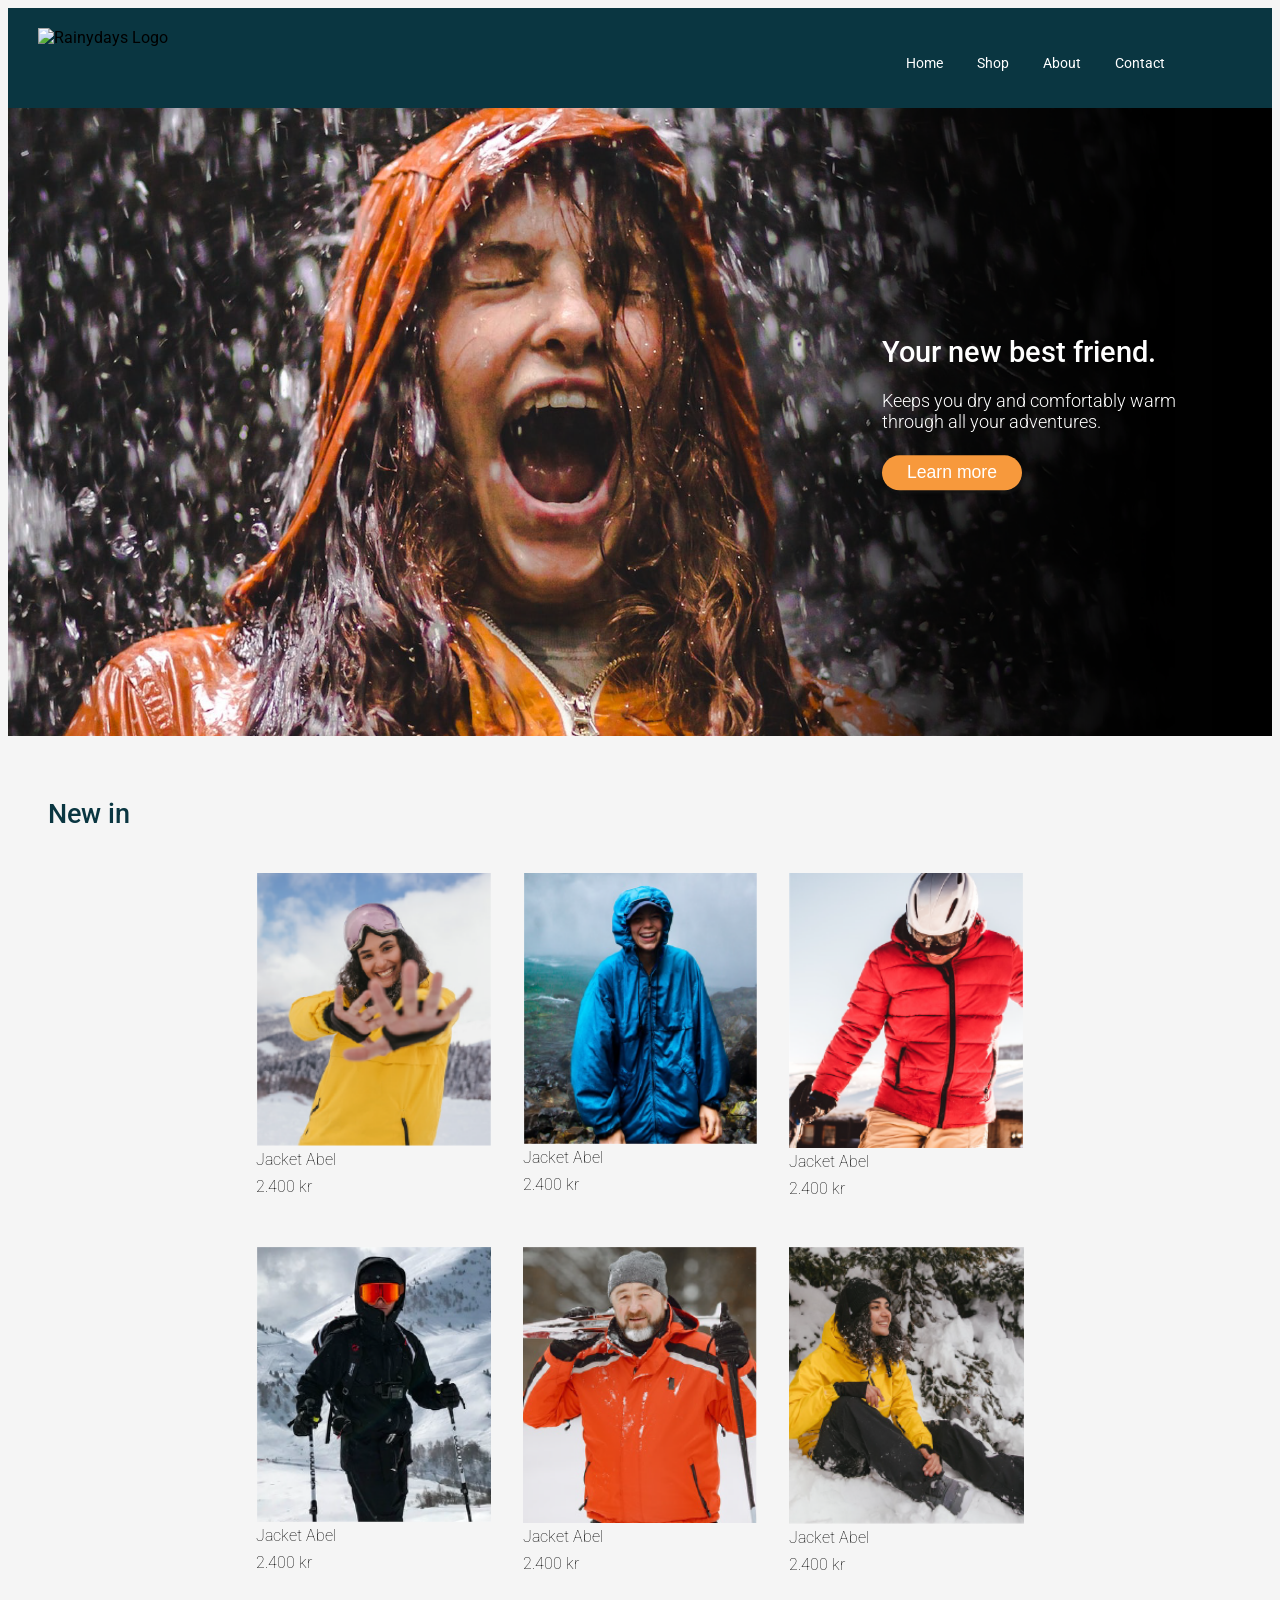
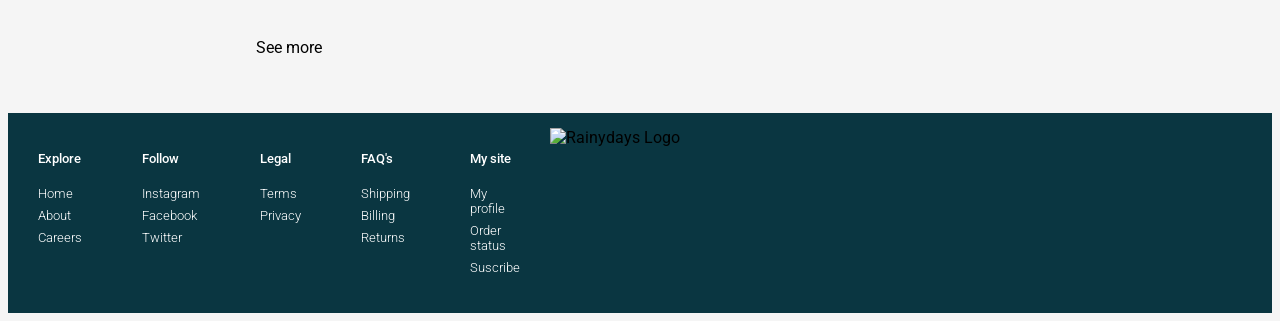
==== index.html @ 97226e7d "footerchange" ====
<!DOCTYPE html>
<html lang="en">
  <head>
    <meta charset="UTF-8" />
    <meta
      name="description"
      content="High quality jackets for every weather and occasion for men, women and kids. Rainydays Homepage"
    />
    <meta http-equiv="X-UA-Compatible" content="IE=edge" />
    <meta name="viewport" content="width=device-width, initial-scale=1.0" />
    <link rel="preconnect" href="https://fonts.googleapis.com" />
    <link rel="preconnect" href="https://fonts.gstatic.com" crossorigin />
    <link
      href="https://fonts.googleapis.com/css2?family=Roboto:wght@100;300;500&display=swap"
      rel="stylesheet"
    />
    <link rel="stylesheet" href="styles.css" />
    <script
      src="https://kit.fontawesome.com/72df576472.js"
      crossorigin="anonymous"
    ></script>
    <title>Rainydays | Homepage</title>
  </head>
  <body>
    <header>
      <section class="headerchild">
        <img
          src="images/RainydaysLogoWhite.svg"
          alt="Rainydays Logo"
          class="rdlogo"
        />
      </section>

      <section class="headerchild">
        <input type="checkbox" id="menu-checkbox" />
        <label for="menu-checkbox">
          <i class="fa-solid fa-angle-down"></i>
        </label>

        <nav>
          <a href="index.html">Home</a>
          <a href="shop.html">Shop</a>
          <a href="about.html">About</a>
          <a href="contact.html">Contact</a>
          <a href="likeditems.html"><i class="fa-regular fa-heart"></i></a>
          <a href="cart.html"><i class="fa-solid fa-bag-shopping"></i></a>
        </nav>
      </section>
    </header>

    <main>
      <section class="homefirst">
        <img
          src="Images/headerimgnonfade.png"
          alt="Excited looking woman in orange rainjacket standing in pouring rain"
          class="homeimg"
        />
        <img
          src="Images/headerimgfade.png"
          alt="Excited looking woman in orange rainjacket standing in pouring rain"
          class="homeimgbig"
        />
        <div class="hometext">
          <h1>Your new best friend.</h1>
          <p>Keeps you dry and comfortably warm through all your adventures.</p>
          <button class="learnmore-btn">
            Learn more <i class="fa-solid fa-angle-right"></i>
          </button>
        </div>
      </section>

      <section class="home-newin-mobile">
        <h2>New in</h2>
        <div class="cards">
          <div class="cardsimg">
            <i class="fa-solid fa-angle-left"></i>
            <img src="Images/jacket1.png" alt="Jacket abc" />
            <i class="fa-solid fa-angle-right"></i>
          </div>
          <div class="cardstext">
            <div class="jackettext">
              <p class="jacketname">Jacket Abel</p>
              <p class="jacketprice">2.400 kr</p>
            </div>
            <i class="fa-regular fa-heart"></i>
          </div>
          <p class="seemore">
            See more <i class="fa-solid fa-angle-right"></i>
          </p>
        </div>
      </section>

      <h2 class="homeh2">New in</h2>

      <section class="home-newin-big">
        <div class="wrapperbig">
          <img src="Images/jacket1.png" alt="Jacket abc" class="cardsimgbig" />
          <div class="cardstextbig">
            <div class="jackettextbig">
              <p class="jacketnamebig">Jacket Abel</p>
              <p class="jacketpricebig">2.400 kr</p>
            </div>
            <i class="fa-regular fa-heart fa-heart-big"></i>
          </div>
        </div>
        <div class="wrapperbig">
          <img src="Images/jacket2.png" alt="Jacket abc" class="cardsimgbig" />
          <div class="cardstextbig">
            <div class="jackettextbig">
              <p class="jacketnamebig">Jacket Abel</p>
              <p class="jacketpricebig">2.400 kr</p>
            </div>
            <i class="fa-regular fa-heart fa-heart-big"></i>
          </div>
        </div>
        <div class="wrapperbig">
          <img src="Images/jacket3.png" alt="Jacket abc" class="cardsimgbig" />
          <div class="cardstextbig">
            <div class="jackettextbig">
              <p class="jacketnamebig">Jacket Abel</p>
              <p class="jacketpricebig">2.400 kr</p>
            </div>
            <i class="fa-regular fa-heart fa-heart-big"></i>
          </div>
        </div>
        <div class="wrapperbig">
          <img src="Images/jacket4.png" alt="Jacket abc" class="cardsimgbig" />
          <div class="cardstextbig">
            <div class="jackettextbig">
              <p class="jacketnamebig">Jacket Abel</p>
              <p class="jacketpricebig">2.400 kr</p>
            </div>
            <i class="fa-regular fa-heart fa-heart-big"></i>
          </div>
        </div>

        <div class="wrapperbig">
          <img src="Images/jacket5.png" alt="Jacket abc" class="cardsimgbig" />
          <div class="cardstextbig">
            <div class="jackettextbig">
              <p class="jacketnamebig">Jacket Abel</p>
              <p class="jacketpricebig">2.400 kr</p>
            </div>
            <i class="fa-regular fa-heart fa-heart-big"></i>
          </div>
        </div>
        <div class="wrapperbig">
          <img src="Images/jacket6.png" alt="Jacket abc" class="cardsimgbig" />
          <div class="cardstextbig">
            <div class="jackettextbig">
              <p class="jacketnamebig">Jacket Abel</p>
              <p class="jacketpricebig">2.400 kr</p>
            </div>
            <i class="fa-regular fa-heart fa-heart-big"></i>
          </div>
        </div>
        <p class="seemorebig">
          See more <i class="fa-solid fa-angle-right fa-angle-right-big"></i>
        </p>
      </section>
    </main>

    <footer>
      <div class="footerwrapper">
        <section class="footertext">
          <p class="footertext-bold">Explore</p>
          <a href="index.html">Home</a>
          <a href="about.html">About</a>
          <a href="#">Careers</a>
        </section>
        <section class="footertext">
          <p class="footertext-bold">Follow</p>
          <a href="https://www.instagram.com/">Instagram</a>
          <a href="https://www.facebook.com/">Facebook</a>
          <a href="https://www.twitter.com/">Twitter</a>
        </section>
        <section class="footertext">
          <p class="footertext-bold">Legal</p>
          <a href="#">Terms</a>
          <a href="#">Privacy</a>
        </section>
        <section class="footertext">
          <p class="footertext-bold">FAQ's</p>
          <a href="#">Shipping</a>
          <a href="#">Billing</a>
          <a href="#">Returns</a>
        </section>
        <section class="footertext">
          <p class="footertext-bold">My site</p>
          <a href="#">My profile</a>
          <a href="#">Order status</a>
          <a href="#">Suscribe</a>
        </section>
      </div>

      <img
        src="images/RainydaysLogoWhite.svg"
        alt="Rainydays Logo"
        class="footerlogoimg"
      />
    </footer>
  </body>
</html>
---- styles.css ----
/* Global is size from 300px */



body {
  background-color: #f5f5f5;
  font-family: 'Roboto', sans-serif;
}

header {
  background-color: #0a3641;
  width: 100%;
  min-height: 90px;
  position: sticky;
  display: flex;
  justify-content: space-between;
}

a {
  text-decoration: none;
  color: white;
}

.rdlogo {
  min-height: 60px;
  margin-left: 20px;
  padding-top: 15px;
}

.fa-angle-down {
  color: white;
  font-size: 1.3rem;
  margin-right: 40px;
  padding-top: 38px;
}

.headerchild {
  position: relative;
}

nav {
  position: absolute;
  right: 0;
  top: 90px;
}

nav a {
  display: flex;
  flex-direction: column;
  text-align: center;
  padding: 10px 30px;
  position: relative;
  background-color: #0a3641;
  border: solid #062730 1px;
}

nav,
#menu-checkbox {
  display: none;
}

#menu-checkbox:checked ~ nav {
  display: block;
}

.homeimgbig,
.home-newin-big {
  display: none;
}

.homeimg {
  height: auto;
  width: 100%;
}

.hometext {
  color: #0a3641;
  text-align: center;
  margin-top: -20px;
  margin-bottom: -25px;
}

.hometext h1 {
  font-weight: 500;
  font-size: 1.5rem;
}

.hometext p {
  font-weight: 300;
  font-size: 1rem;
}

.learnmore-btn {
  border: none;
  color: #ffffff;
  border-radius: 25px;
  background-color: #f7993c;
  height: 35px;
  width: 140px;
  font-weight: 100;
  font-size: 1rem;
  box-shadow: 2px 3px 2px #bbbbbbc5;
  margin-top: 5px;
}

.home-newin-mobile,
.hometext {
  padding: 20px 5px;
}

h2 {
  color: #0a3641;
  font-size: 1.5rem;
  font-weight: 500;
  padding-bottom: 10px;
}

.cardsimg {
  text-align: center;
  display: flex;
  justify-content: center;
}

.cardsimg .fa-solid {
  font-size: 3rem;
  color: #9e9c9ca4;
  padding-top: 100px;
}

.cardsimg .fa-angle-right {
  padding-left: 15px;
}

.fa-angle-left {
  padding-right: 15px;
}

.cardsimg img {
  height: auto;
  max-width: 100%;
}

.cardstext {
  font-size: 1rem;
  font-weight: 100;
  display: flex;
  justify-content: center;
}

.jacketprice {
  margin-top: -10px;
}

.cardstext .fa-heart {
  font-size: 1.5rem;
  color: #4a93a5;
}

.fa-heart {
  margin-top: 15px;
  padding-left: 10px;
}

.jackettext {
  padding-right: 100px;
}

p.seemore {
  font-size: 1rem;
  font-weight: 300;
  text-align: right;
}

footer {
  background-color: #0a3641;
  width: 100%;
  min-height: 200px;
}

.footerwrapper {
  display: grid;
  grid-template-columns: repeat(5, 1fr);
}

.footertext {
  font-size: 0.6rem;
  font-weight: 300;
  text-align: left;
  color: white;
  margin-left: 10px;
  margin-right: 10px;
  padding-top: 15px;
}

.footertext a {
  display: flex;
  flex-grow: 5;
  padding-top: 7px;
}

.footertext-bold {
  font-weight: 500;
}

.footerlogoimg {
  width: 100%;
  display: flex;
  justify-content: center;
  align-items: center;
  height: 80px;
  padding: 15px 0px;
}

footer {
  grid-area: footer;
}

@media (min-width: 480px) {
  .home-newin-mobile {
    padding: 25px 30px;
  }
}

@media (min-width: 600px) {
  .footertext {
    font-size: 0.8rem;
    margin-left: 30px;
    margin-right: 30px;
    padding-top: 25px;
  }
}

@media (min-width: 700px) {
  nav {
    display: block;
    position: static;
  }

  .headerchild .fa-angle-down {
    display: none;
  }

  nav a {
    display: inline;
    font-size: 0.9rem;
    top: 45px;
    right: 7px;
    background-color: none;
    border: none;
    margin-left: -30px;
  }

  .rdlogo {
    margin-left: 30px;
    padding-top: 20px;
    padding-bottom: 20px;
  }

  .home-newin-mobile {
    display: none;
  }

  .homeimg {
    display: none;
  }

  .homeimgbig {
    display: block;
    height: auto;
    width: 100%;
  }

  .homefirst {
    position: relative;
  }

  .hometext {
    color: white;
    text-align: left;
    position: absolute;
    top: 50%;
    left: 75%;
    transform: translate(-25%, -50%)
  }

  .hometext h1 {
    line-height: 30px;
  }

  .hometext p {
    font-size: 0.9rem;
    line-height: 21px;
  }

  .learnmore-btn {
    box-shadow: 2px 3px 2px #131313bd;
    font-size: 0.9rem;
    height: 30px;
    width: 120px;
  }

  .home-newin-big {
    display: block;
  }

  .home-newin-big {
    display: grid;
    grid-template-columns: repeat(3, 1fr);
    gap: 2rem;
    padding: 10px 70px;
    width: 60vw;
    margin: 0 auto;
  }

  .cardsimgbig {
    width: 100%;
    }

  
  .homeh2 {
    font-size: 1.7rem;
    padding-left: 40px;
    padding-top: 40px;
  }

  .cardstextbig {
    font-size: 0.8rem;
    font-weight: 100;
    display: flex;
    width: 100%;
    justify-content: space-between;
  }

 

  .wrapperbig {
    display: flex;
    flex-direction: column;
    align-items: center;
}


  .fa-heart-big {
    margin-left: 8px;
    margin-top: 2px;
    font-size: 1.5rem;
    color: #4a93a5;
  }

  .jacketnamebig {
    margin-top: 4px;
  }

  .jacketpricebig {
    margin-top: -8px;
  }

  .seemorebig {
    padding-bottom: 30px;
  }

  
}



@media (min-width: 800px) {
  .jackettextbig {
    font-size: 1rem;
  }

  .hometext h1 {
    font-size: 1.8rem;
  }
  
  .hometext p, .learnmore-btn {
    font-size: 1.1rem;
  }

  .learnmore-btn {
    height: 35px;
    width: 140px;
  }
}

@media (min-width: 900px) {

 footer {
  display: flex;
  
  }
  
  .footertext {
    order: 2;
  }
  
  .footerlogoimg {
    order: 1;
  }
}
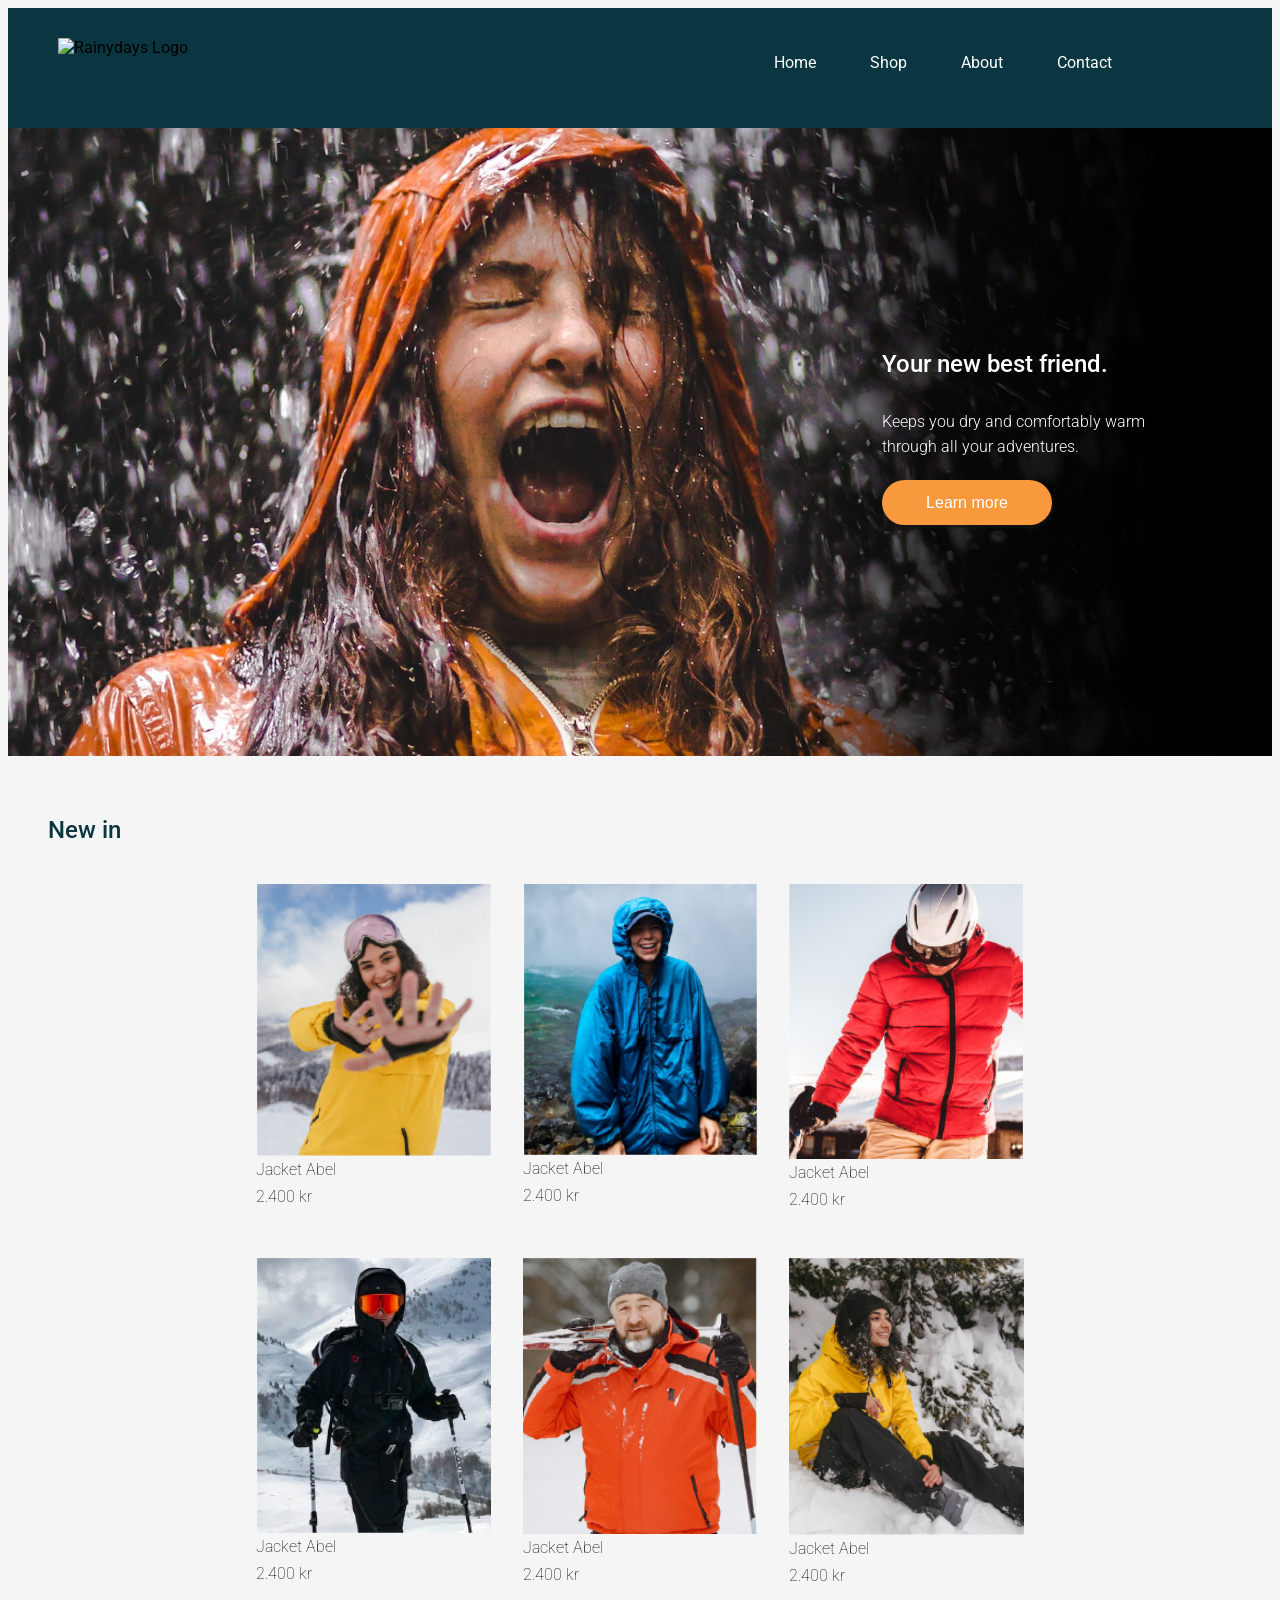
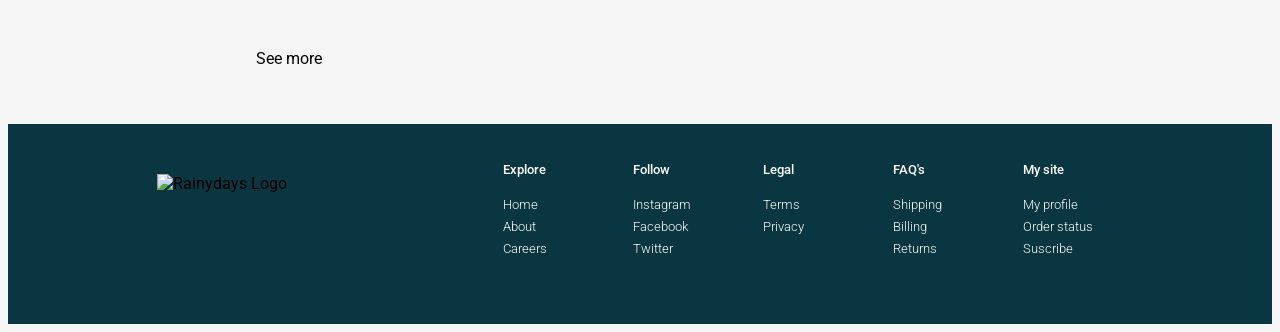
==== commit 15b395e5: "fix links homepage" ====
--- a/index.html
+++ b/index.html
@@ -63,15 +63,16 @@
         <div class="hometext">
           <h1>Your new best friend.</h1>
           <p>Keeps you dry and comfortably warm through all your adventures.</p>
-          <button class="learnmore-btn">
+          <a href="shop.html"><button class="learnmore-btn">
             Learn more <i class="fa-solid fa-angle-right"></i>
-          </button>
+          </button></a>
         </div>
       </section>
 
       <section class="home-newin-mobile">
         <h2>New in</h2>
         <div class="cards">
+        <a href="jacketname.html">
           <div class="cardsimg">
             <i class="fa-solid fa-angle-left"></i>
             <img src="Images/jacket1.png" alt="Jacket abc" />
@@ -83,10 +84,10 @@
               <p class="jacketprice">2.400 kr</p>
             </div>
             <i class="fa-regular fa-heart"></i>
-          </div>
-          <p class="seemore">
+          </div></a>
+          <a href="shop.html"><p class="seemore">
             See more <i class="fa-solid fa-angle-right"></i>
-          </p>
+          </p></a>
         </div>
       </section>
 
--- a/styles.css
+++ b/styles.css
@@ -1,11 +1,8 @@
-
 /* Global is size from 300px */
-
-
 
 body {
   background-color: #f5f5f5;
-  font-family: 'Roboto', sans-serif;
+  font-family: "Roboto", sans-serif;
 }
 
 header {
@@ -102,6 +99,7 @@
   font-size: 1rem;
   box-shadow: 2px 3px 2px #bbbbbbc5;
   margin-top: 5px;
+  cursor: pointer;
 }
 
 .home-newin-mobile,
@@ -139,6 +137,7 @@
 .cardsimg img {
   height: auto;
   max-width: 100%;
+  cursor: pointer;
 }
 
 .cardstext {
@@ -146,6 +145,8 @@
   font-weight: 100;
   display: flex;
   justify-content: center;
+  color: black;
+  cursor: pointer;
 }
 
 .jacketprice {
@@ -157,7 +158,7 @@
   color: #4a93a5;
 }
 
-.fa-heart {
+.cardstext .fa-heart {
   margin-top: 15px;
   padding-left: 10px;
 }
@@ -181,6 +182,7 @@
 .footerwrapper {
   display: grid;
   grid-template-columns: repeat(5, 1fr);
+  margin-top: 50px;
 }
 
 .footertext {
@@ -214,6 +216,299 @@
 
 footer {
   grid-area: footer;
+}
+
+/* back arrow */
+.backarrow {
+  color: black;
+  margin-top: 30px;
+}
+
+.backarrowleft {
+  margin-right: -7px;
+  padding-top: 15px;
+}
+
+/* about section */
+
+.aboutmain,
+.backtitle {
+  padding: 0px 15px;
+}
+
+.abouttext {
+  padding: 10px 0px;
+}
+
+.abouttext p {
+  font-weight: 300;
+  font-size: 1rem;
+}
+
+.abouttext h3 {
+  font-weight: 500;
+  font-size: 1.2rem;
+}
+
+.aboutimg {
+  height: auto;
+  width: 100%;
+  padding: 10px 0px;
+}
+
+/* contact section */
+
+.contacttext {
+  font-weight: 300;
+  font-size: 1rem;
+}
+
+.forminput input {
+  width: 70%;
+}
+
+.forminput textarea {
+  width: 90%;
+}
+
+.forminput input,
+.forminput textarea {
+  padding: 8px 5px;
+  margin: 0;
+  box-sizing: border-box;
+  border: none;
+  box-shadow: 0 0 4px #4a93a5;
+}
+
+#file {
+  box-shadow: none;
+}
+
+.forminput {
+  padding-bottom: 15px;
+}
+
+.forminput label {
+  font-weight: 500;
+  font-size: 1rem;
+  display: flex;
+  margin: 10px 0px;
+}
+
+.forminput ::placeholder {
+  font-family: "Roboto", sans-serif;
+  font-weight: 100;
+  font-size: 0.9rem;
+  color: #494c4d9c;
+}
+
+.forminput p {
+  font-weight: 300;
+  font-size: 0.7rem;
+  color: #4a93a5;
+}
+
+.submitbtn {
+  border: none;
+  color: #ffffff;
+  border-radius: 8px;
+  background-color: #4a93a5;
+  height: 35px;
+  width: 140px;
+  font-weight: 100;
+  font-size: 1rem;
+  box-shadow: inset 6px 6px 20px #9be0f1a0;
+  margin-bottom: 10%;
+}
+
+.submitbtn:hover {
+  box-shadow: inset 6px 6px 20px #30606ca0;
+}
+
+/* shop section */
+
+.wrapperselect {
+  display: flex;
+  justify-content: space-between;
+}
+
+select {
+  color: white;
+  background-color: #4a93a5;
+  border: none;
+  width: 20%;
+  font-family: "Roboto", sans-serif;
+  font-weight: 300;
+  font-size: 1rem;
+}
+
+.wrappershop {
+  display: grid;
+  grid-template-columns: repeat(2, 1fr);
+}
+
+.wrappershop .cardsimg img {
+  max-width: 70%;
+  margin-bottom: -8px;
+}
+
+.wrappershop .jackettext {
+  padding-right: 10px;
+}
+
+.wrappershop .cardstext .fa-heart {
+  margin-top: 15px;
+  padding-left: 10px;
+}
+
+.wrappershop .cardstext {
+  padding-bottom: 10px;
+}
+
+/* thankyou section */
+
+.fa-circle-check {
+  color: #f7993c;
+  font-size: 6rem;
+}
+
+.tymain {
+  padding: 30px 15px;
+}
+
+.tytext,
+.notready {
+  text-align: center;
+}
+
+.tytext h1 {
+  color: #062730;
+  font-size: 2rem;
+}
+
+.tytext h2 {
+  color: #062730;
+  font-size: 1.2rem;
+}
+
+.tytext p {
+  font-size: 1rem;
+  font-weight: 300;
+  padding: 25px 0px;
+}
+
+.ordersum {
+  font-weight: 500;
+  font-size: 1rem;
+}
+
+.sumimgtext {
+  display: flex;
+  width: 300px;
+  padding-bottom: 20px;
+}
+
+.sumimgtext img {
+  width: 60%;
+  padding-right: 10px;
+}
+
+.sumimgtext2 {
+  width: 100%;
+}
+
+.sumtitle {
+  font-weight: 500;
+  font-size: 1rem;
+  padding-bottom: 30px;
+}
+
+.suminfo,
+.sumprice {
+  font-weight: 300;
+  font-size: 1rem;
+}
+
+.sumprice {
+  padding-top: 30px;
+}
+
+.total {
+  display: flex;
+  justify-content: space-between;
+  font-weight: 300;
+  font-size: 1rem;
+}
+
+.totalcloser {
+  margin-top: -20px;
+}
+
+.totalblack {
+  font-weight: 500;
+}
+
+.nr1 {
+  font-size: 1.2rem;
+  padding-top: 30px;
+  padding-bottom: 10px;
+}
+
+.goto {
+  border: none;
+  border-radius: 10px;
+  height: 40px;
+  width: 250px;
+  font-weight: 100;
+  font-size: 1rem;
+  box-shadow: 2px 3px 2px #bbbbbbc5;
+  cursor: pointer;
+}
+
+.moreinspo {
+  color: white;
+  background-color: #4a93a5;
+}
+
+.gotohome {
+  color: #4a93a5;
+  background-color: white;
+  border: solid;
+  border-color: #4a93a5c4;
+  margin-top: 15px;
+}
+
+.nr2 {
+  font-size: 1.1rem;
+  padding-top: 20px;
+}
+
+.fa-brands {
+  font-size: 3rem;
+  padding-right: 10px;
+}
+
+.fa-facebook-square {
+  color: #3b5998;
+}
+
+.fa-twitter-square {
+  color: #00acee;
+}
+
+.fa-instagram-square {
+  color: #bc2a8d;
+}
+
+.some {
+  display: flex;
+  justify-content: center;
+  padding-top: 20px;
+}
+
+.gotocontact {
+  color: white;
+  background-color: #0a3641;
 }
 
 @media (min-width: 480px) {
@@ -243,10 +538,9 @@
 
   nav a {
     display: inline;
-    font-size: 0.9rem;
     top: 45px;
     right: 7px;
-    background-color: none;
+    background-color: transparent;
     border: none;
     margin-left: -30px;
   }
@@ -263,6 +557,10 @@
 
   .homeimg {
     display: none;
+  }
+
+  .backtitle {
+    display: block;
   }
 
   .homeimgbig {
@@ -281,7 +579,7 @@
     position: absolute;
     top: 50%;
     left: 75%;
-    transform: translate(-25%, -50%)
+    transform: translate(-25%, -50%);
   }
 
   .hometext h1 {
@@ -289,13 +587,11 @@
   }
 
   .hometext p {
-    font-size: 0.9rem;
     line-height: 21px;
   }
 
   .learnmore-btn {
     box-shadow: 2px 3px 2px #131313bd;
-    font-size: 0.9rem;
     height: 30px;
     width: 120px;
   }
@@ -315,31 +611,26 @@
 
   .cardsimgbig {
     width: 100%;
-    }
-
-  
+  }
+
   .homeh2 {
-    font-size: 1.7rem;
+    font-size: 1.5rem;
     padding-left: 40px;
     padding-top: 40px;
   }
 
   .cardstextbig {
-    font-size: 0.8rem;
     font-weight: 100;
     display: flex;
     width: 100%;
     justify-content: space-between;
   }
 
- 
-
   .wrapperbig {
     display: flex;
     flex-direction: column;
     align-items: center;
-}
-
+  }
 
   .fa-heart-big {
     margin-left: 8px;
@@ -360,24 +651,51 @@
     padding-bottom: 30px;
   }
 
-  
-}
-
-
+  /* about section */
+
+  .aboutmain {
+    padding: 0px 50px;
+  }
+
+  /* shop section */
+
+  .mainshop h2 {
+    display: none;
+  }
+
+  .backtitle h2 {
+    display: block;
+  }
+
+  .wrappershop {
+    grid-template-columns: repeat(3, 1fr);
+  }
+
+  .wrappershop .cardsimg img {
+    max-width: 50%;
+  }
+
+  /* thankyou section */
+  .tymain {
+    padding: 0px 50px;
+    margin-bottom: 70px;
+  }
+
+  .tytext {
+    padding-top: 50px;
+  }
+
+  .notready,
+  .ordersum {
+    padding-top: 40px;
+  }
+
+  .nr2 {
+    padding: 15px 0px;
+  }
+}
 
 @media (min-width: 800px) {
-  .jackettextbig {
-    font-size: 1rem;
-  }
-
-  .hometext h1 {
-    font-size: 1.8rem;
-  }
-  
-  .hometext p, .learnmore-btn {
-    font-size: 1.1rem;
-  }
-
   .learnmore-btn {
     height: 35px;
     width: 140px;
@@ -385,19 +703,172 @@
 }
 
 @media (min-width: 900px) {
-
- footer {
-  display: flex;
-  
-  }
-  
-  .footertext {
-    order: 2;
-  }
-  
+  footer {
+    display: flex;
+    flex-direction: row-reverse;
+    justify-content: center;
+  }
+
   .footerlogoimg {
-    order: 1;
-  }
-}
-
-
+    width: 25%;
+    padding-top: 50px;
+  }
+
+  .footerwrapper {
+    margin-top: 0px;
+  }
+
+  /* about section */
+
+  .aboutmain {
+    padding: 0px 130px;
+  }
+
+  .aboutimg {
+    height: auto;
+    width: 70%;
+  }
+
+  .backtitle {
+    padding-left: 45px;
+    padding-top: 30px;
+  }
+
+  /* shop section */
+
+  .wrappershop {
+    grid-template-columns: repeat(4, 1fr);
+  }
+
+  .wrappershop .cardsimg img {
+    max-width: 40%;
+  }
+
+  /* thankyou section */
+  .tymain {
+    padding: 0px 130px;
+  }
+
+  .tytext {
+    padding-top: 70px;
+  }
+
+  .fa-circle-check {
+    font-size: 9rem;
+  }
+}
+
+@media (min-width: 1200px) {
+  nav a {
+    top: 45px;
+    right: 30px;
+    margin-left: -10px;
+  }
+
+  .rdlogo {
+    margin-left: 50px;
+    padding-top: 30px;
+    padding-bottom: 30px;
+  }
+
+  .hometext h1 {
+    line-height: 50px;
+  }
+
+  .hometext p,
+  .learnmore-btn {
+    line-height: 25px;
+  }
+
+  .learnmore-btn {
+    height: 45px;
+    width: 170px;
+  }
+
+  /* about section */
+
+  .aboutmain {
+    padding: 0px 200px;
+  }
+
+  .aboutimg {
+    height: auto;
+    width: 70%;
+  }
+
+  .backtitle {
+    padding-left: 75px;
+    padding-top: 50px;
+  }
+
+  /* contact section */
+
+  .forminput input {
+    width: 50%;
+  }
+
+  .forminput textarea {
+    width: 70%;
+  }
+
+  /* thankyou section */
+  .tymain {
+    padding: 0px 200px;
+  }
+}
+
+@media (min-width: 1500px) {
+  .hometext p {
+    padding: 10px 0px;
+    line-height: 30px;
+    font-size: 1.2rem;
+  }
+
+  .learnmore-btn {
+    font-size: 1.2rem;
+    height: 50px;
+    width: 190px;
+  }
+
+  .hometext h1 {
+    font-size: 2rem;
+    line-height: 60px;
+  }
+
+  .cardstextbig {
+    padding-top: 10px;
+  }
+
+  .fa-heart-big {
+    font-size: 2rem;
+  }
+
+  /* about section */
+
+  .aboutmain {
+    padding: 0px 250px;
+  }
+
+  .aboutimg {
+    height: auto;
+    width: 70%;
+  }
+
+  .backtitle {
+    padding-left: 75px;
+    padding-top: 50px;
+  }
+
+  .forminput input,
+  .forminput textarea {
+    padding: 12px 10px;
+  }
+  /* thankyou section */
+  .tymain {
+    padding: 0px 250px;
+  }
+
+  .fa-circle-check {
+    font-size: 12rem;
+  }
+}
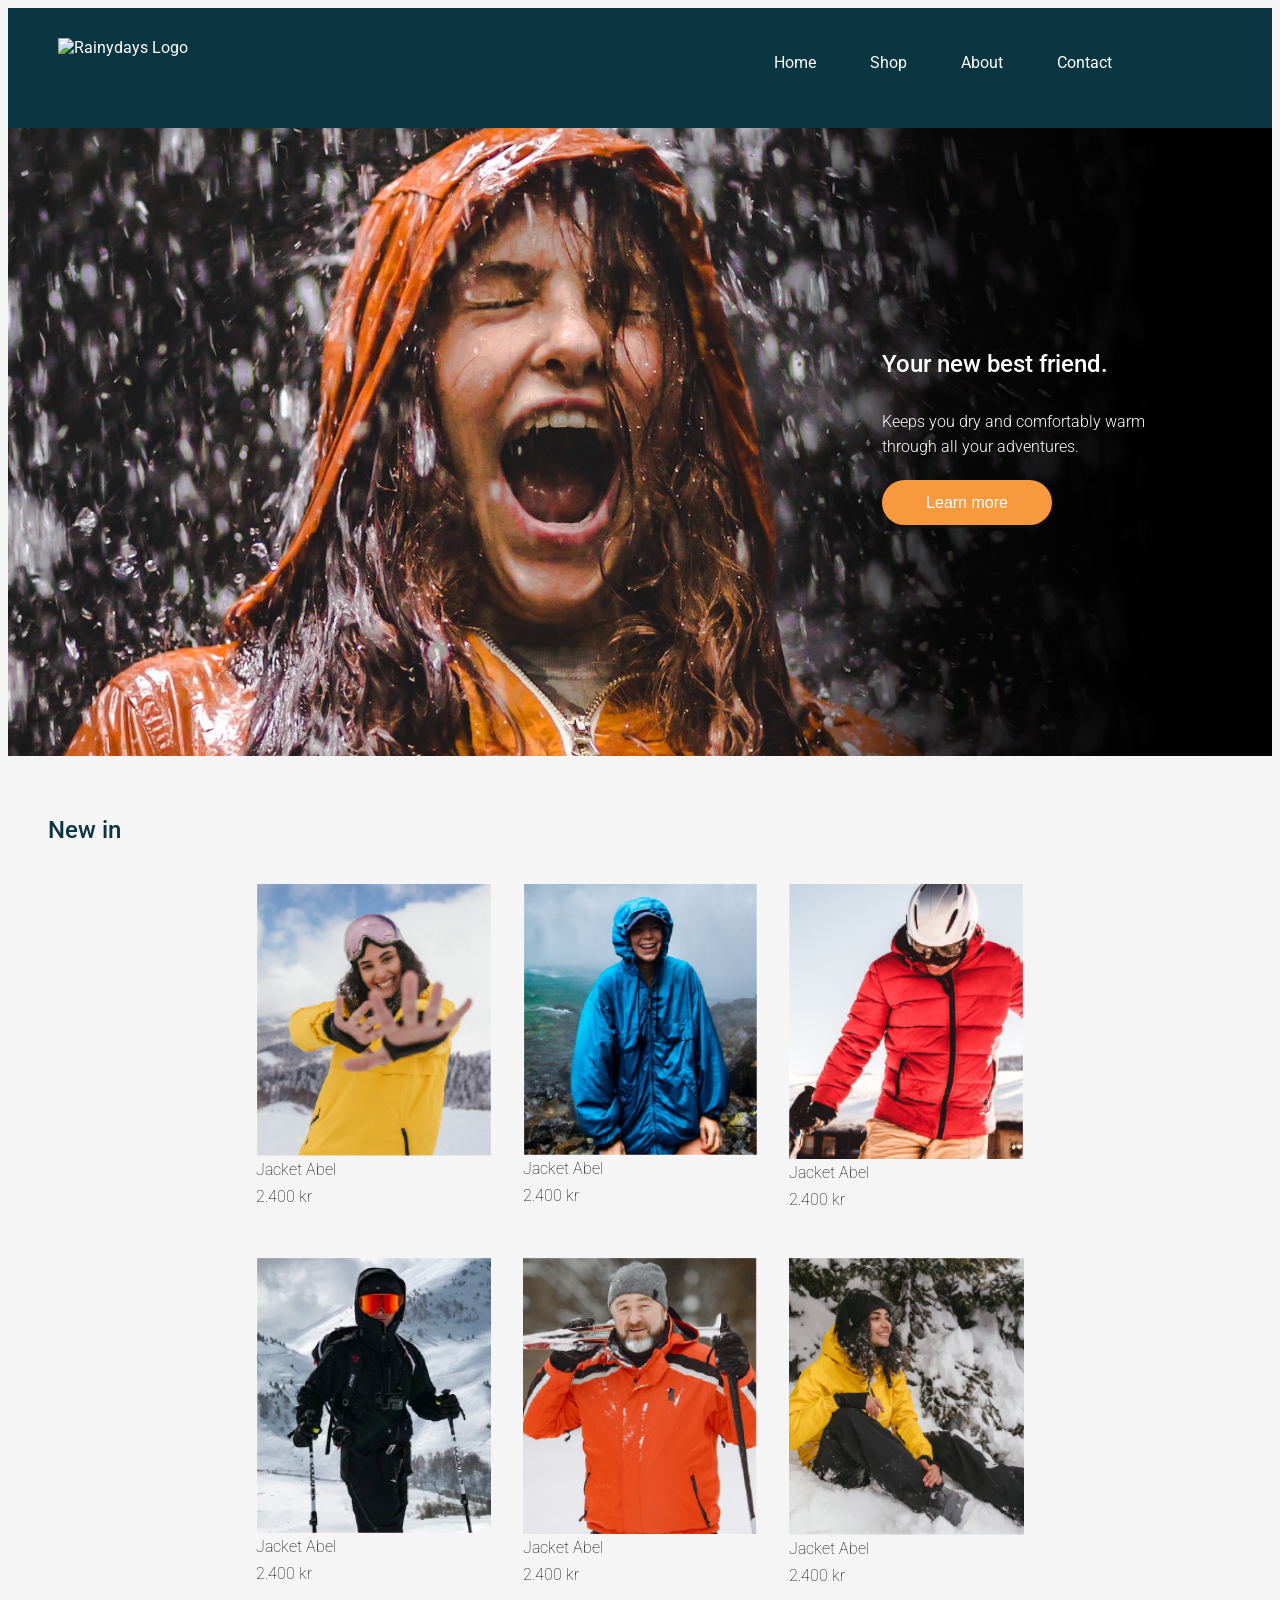
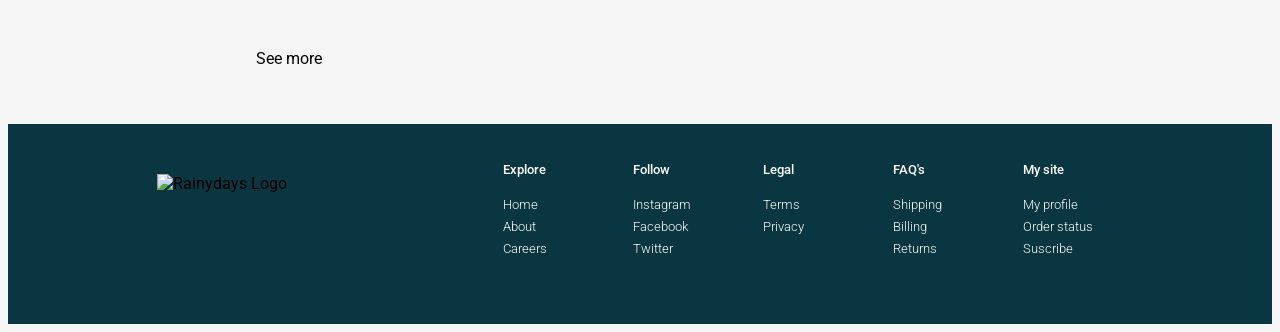
==== commit 4ffd3465: "logolink home" ====
--- a/index.html
+++ b/index.html
@@ -24,11 +24,11 @@
   <body>
     <header>
       <section class="headerchild">
-        <img
+        <a href="index.html"><img
           src="images/RainydaysLogoWhite.svg"
           alt="Rainydays Logo"
           class="rdlogo"
-        />
+        /></a>
       </section>
 
       <section class="headerchild">
@@ -42,8 +42,8 @@
           <a href="shop.html">Shop</a>
           <a href="about.html">About</a>
           <a href="contact.html">Contact</a>
-          <a href="likeditems.html"><i class="fa-regular fa-heart"></i></a>
-          <a href="cart.html"><i class="fa-solid fa-bag-shopping"></i></a>
+          <a href="#"><i class="fa-regular fa-heart"></i></a>
+          <a href="checkout.html"><i class="fa-solid fa-bag-shopping"></i></a>
         </nav>
       </section>
     </header>
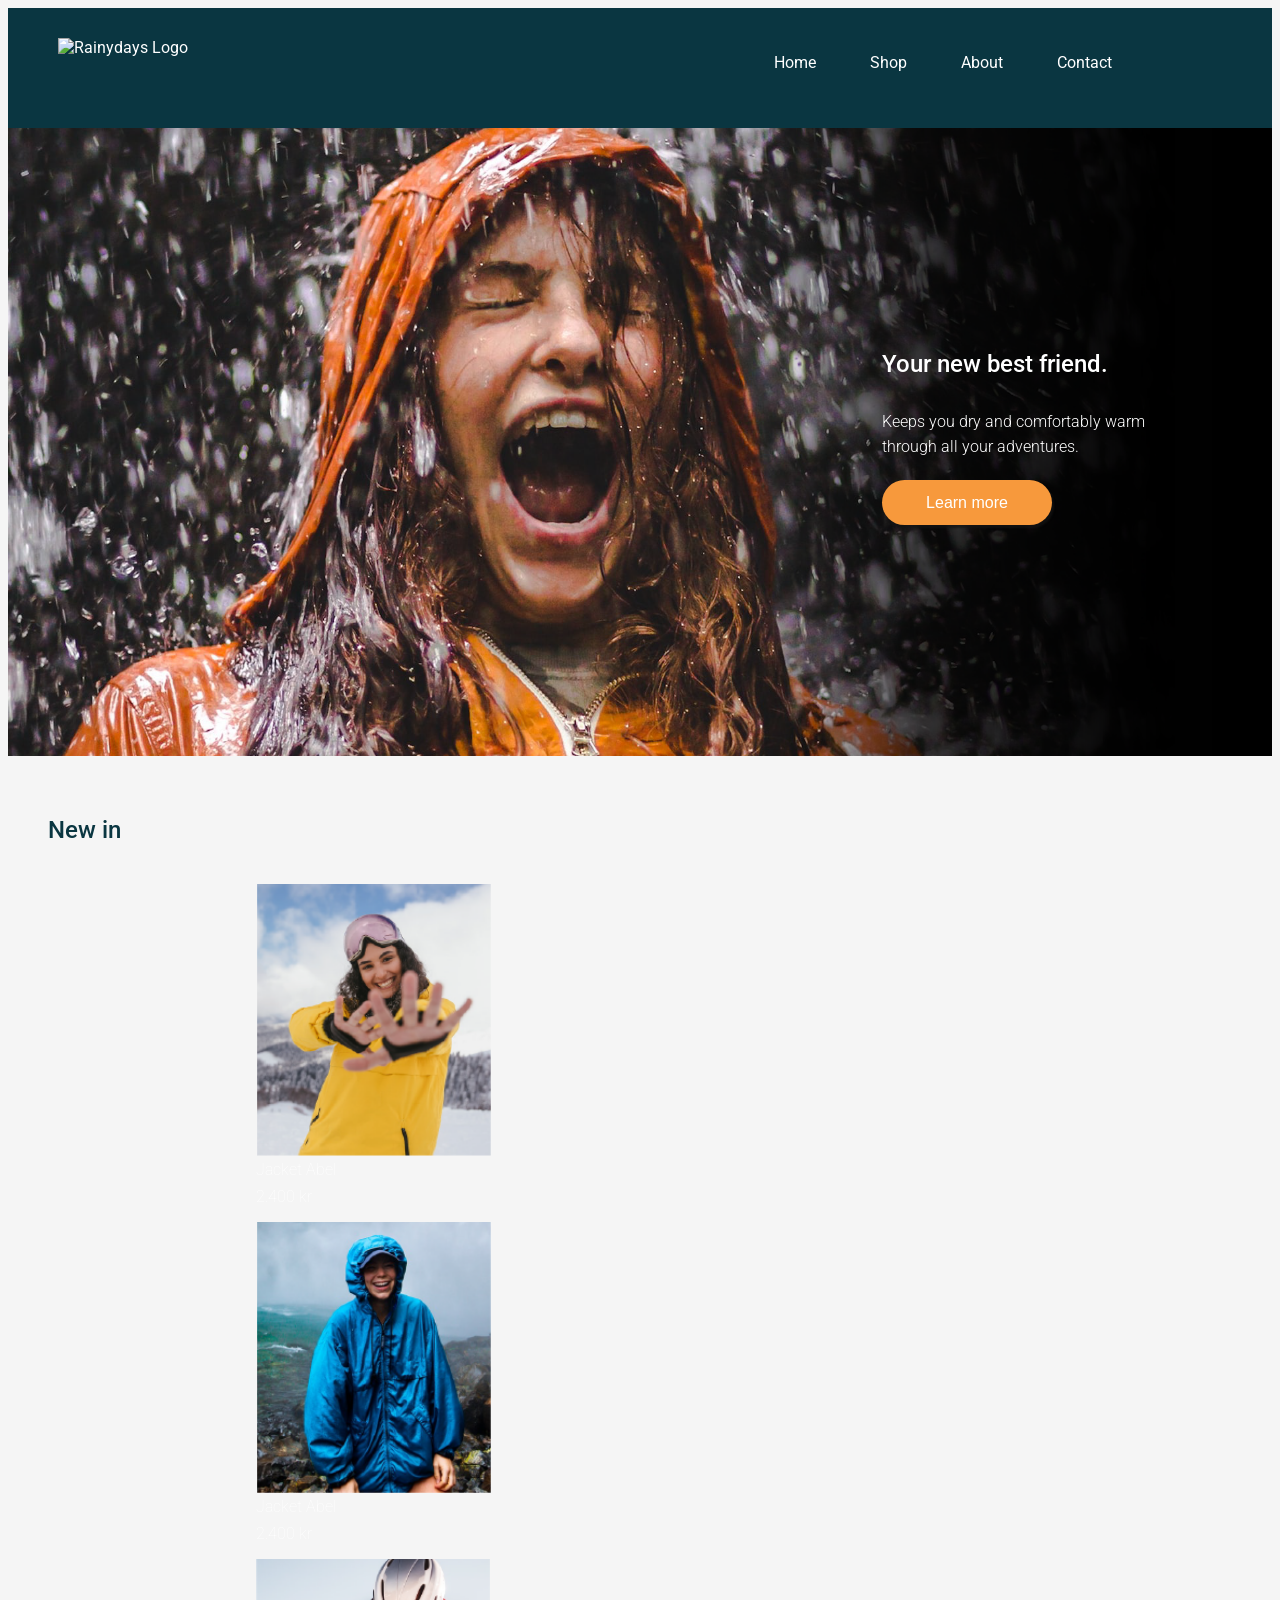
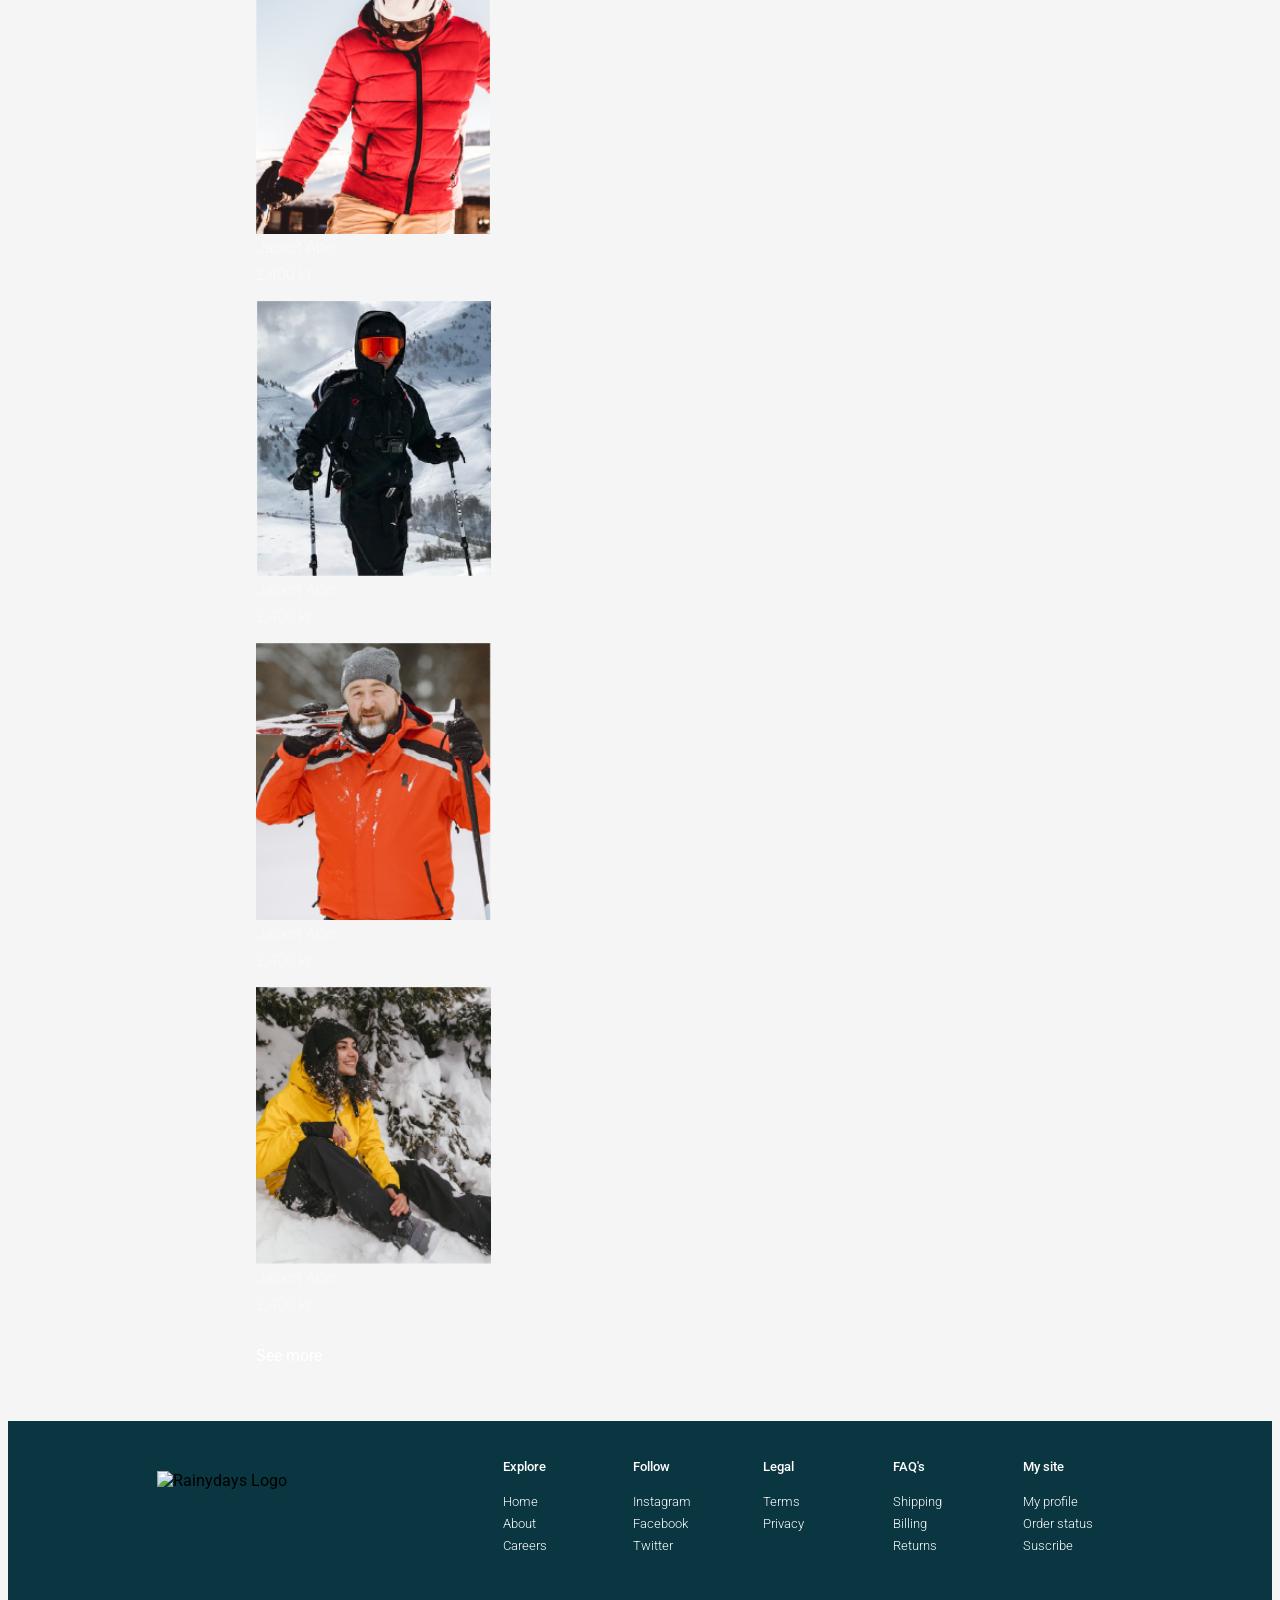
==== commit 33cd88be: "km" ====
--- a/index.html
+++ b/index.html
@@ -24,10 +24,11 @@
   <body>
     <header>
       <section class="headerchild">
-        <a href="index.html"><img
-          src="images/RainydaysLogoWhite.svg"
-          alt="Rainydays Logo"
-          class="rdlogo"
+        <a href="index.html"
+          ><img
+            src="images/RainydaysLogoWhite.svg"
+            alt="Rainydays Logo"
+            class="rdlogo"
         /></a>
       </section>
 
@@ -63,101 +64,129 @@
         <div class="hometext">
           <h1>Your new best friend.</h1>
           <p>Keeps you dry and comfortably warm through all your adventures.</p>
-          <a href="shop.html"><button class="learnmore-btn">
-            Learn more <i class="fa-solid fa-angle-right"></i>
-          </button></a>
+          <a href="shop.html"
+            ><button class="learnmore-btn">
+              Learn more <i class="fa-solid fa-angle-right"></i></button
+          ></a>
         </div>
       </section>
 
       <section class="home-newin-mobile">
         <h2>New in</h2>
         <div class="cards">
+          <a href="jacketname.html">
+            <div class="cardsimg">
+              <i class="fa-solid fa-angle-left"></i>
+              <img src="Images/jacket1.png" alt="Jacket abc" />
+              <i class="fa-solid fa-angle-right"></i>
+            </div>
+            <div class="cardstext">
+              <div class="jackettext">
+                <p class="jacketname">Jacket Abel</p>
+                <p class="jacketprice">2.400 kr</p>
+              </div>
+              <i class="fa-regular fa-heart"></i></div
+          ></a>
+          <a href="shop.html"
+            ><p class="seemore">
+              See more <i class="fa-solid fa-angle-right"></i></p
+          ></a>
+        </div>
+      </section>
+
+      <h2 class="homeh2">New in</h2>
+
+      <section class="home-newin-big">
         <a href="jacketname.html">
-          <div class="cardsimg">
-            <i class="fa-solid fa-angle-left"></i>
-            <img src="Images/jacket1.png" alt="Jacket abc" />
-            <i class="fa-solid fa-angle-right"></i>
-          </div>
-          <div class="cardstext">
-            <div class="jackettext">
-              <p class="jacketname">Jacket Abel</p>
-              <p class="jacketprice">2.400 kr</p>
-            </div>
-            <i class="fa-regular fa-heart"></i>
-          </div></a>
-          <a href="shop.html"><p class="seemore">
-            See more <i class="fa-solid fa-angle-right"></i>
-          </p></a>
-        </div>
-      </section>
-
-      <h2 class="homeh2">New in</h2>
-
-      <section class="home-newin-big">
-        <div class="wrapperbig">
-          <img src="Images/jacket1.png" alt="Jacket abc" class="cardsimgbig" />
-          <div class="cardstextbig">
-            <div class="jackettextbig">
-              <p class="jacketnamebig">Jacket Abel</p>
-              <p class="jacketpricebig">2.400 kr</p>
-            </div>
-            <i class="fa-regular fa-heart fa-heart-big"></i>
-          </div>
-        </div>
-        <div class="wrapperbig">
-          <img src="Images/jacket2.png" alt="Jacket abc" class="cardsimgbig" />
-          <div class="cardstextbig">
-            <div class="jackettextbig">
-              <p class="jacketnamebig">Jacket Abel</p>
-              <p class="jacketpricebig">2.400 kr</p>
-            </div>
-            <i class="fa-regular fa-heart fa-heart-big"></i>
-          </div>
-        </div>
-        <div class="wrapperbig">
-          <img src="Images/jacket3.png" alt="Jacket abc" class="cardsimgbig" />
-          <div class="cardstextbig">
-            <div class="jackettextbig">
-              <p class="jacketnamebig">Jacket Abel</p>
-              <p class="jacketpricebig">2.400 kr</p>
-            </div>
-            <i class="fa-regular fa-heart fa-heart-big"></i>
-          </div>
-        </div>
-        <div class="wrapperbig">
-          <img src="Images/jacket4.png" alt="Jacket abc" class="cardsimgbig" />
-          <div class="cardstextbig">
-            <div class="jackettextbig">
-              <p class="jacketnamebig">Jacket Abel</p>
-              <p class="jacketpricebig">2.400 kr</p>
-            </div>
-            <i class="fa-regular fa-heart fa-heart-big"></i>
-          </div>
-        </div>
-
-        <div class="wrapperbig">
-          <img src="Images/jacket5.png" alt="Jacket abc" class="cardsimgbig" />
-          <div class="cardstextbig">
-            <div class="jackettextbig">
-              <p class="jacketnamebig">Jacket Abel</p>
-              <p class="jacketpricebig">2.400 kr</p>
-            </div>
-            <i class="fa-regular fa-heart fa-heart-big"></i>
-          </div>
-        </div>
-        <div class="wrapperbig">
-          <img src="Images/jacket6.png" alt="Jacket abc" class="cardsimgbig" />
-          <div class="cardstextbig">
-            <div class="jackettextbig">
-              <p class="jacketnamebig">Jacket Abel</p>
-              <p class="jacketpricebig">2.400 kr</p>
-            </div>
-            <i class="fa-regular fa-heart fa-heart-big"></i>
-          </div>
-        </div>
-        <p class="seemorebig">
-          See more <i class="fa-solid fa-angle-right fa-angle-right-big"></i>
-        </p>
+          <div class="wrapperbig">
+            <img
+              src="Images/jacket1.png"
+              alt="Jacket abc"
+              class="cardsimgbig"
+            />
+            <div class="cardstextbig">
+              <div class="jackettextbig">
+                <p class="jacketnamebig">Jacket Abel</p>
+                <p class="jacketpricebig">2.400 kr</p>
+              </div>
+              <i class="fa-regular fa-heart fa-heart-big"></i>
+            </div>
+          </div>
+          <div class="wrapperbig">
+            <img
+              src="Images/jacket2.png"
+              alt="Jacket abc"
+              class="cardsimgbig"
+            />
+            <div class="cardstextbig">
+              <div class="jackettextbig">
+                <p class="jacketnamebig">Jacket Abel</p>
+                <p class="jacketpricebig">2.400 kr</p>
+              </div>
+              <i class="fa-regular fa-heart fa-heart-big"></i>
+            </div>
+          </div>
+          <div class="wrapperbig">
+            <img
+              src="Images/jacket3.png"
+              alt="Jacket abc"
+              class="cardsimgbig"
+            />
+            <div class="cardstextbig">
+              <div class="jackettextbig">
+                <p class="jacketnamebig">Jacket Abel</p>
+                <p class="jacketpricebig">2.400 kr</p>
+              </div>
+              <i class="fa-regular fa-heart fa-heart-big"></i>
+            </div>
+          </div>
+          <div class="wrapperbig">
+            <img
+              src="Images/jacket4.png"
+              alt="Jacket abc"
+              class="cardsimgbig"
+            />
+            <div class="cardstextbig">
+              <div class="jackettextbig">
+                <p class="jacketnamebig">Jacket Abel</p>
+                <p class="jacketpricebig">2.400 kr</p>
+              </div>
+              <i class="fa-regular fa-heart fa-heart-big"></i>
+            </div>
+          </div>
+
+          <div class="wrapperbig">
+            <img
+              src="Images/jacket5.png"
+              alt="Jacket abc"
+              class="cardsimgbig"
+            />
+            <div class="cardstextbig">
+              <div class="jackettextbig">
+                <p class="jacketnamebig">Jacket Abel</p>
+                <p class="jacketpricebig">2.400 kr</p>
+              </div>
+              <i class="fa-regular fa-heart fa-heart-big"></i>
+            </div>
+          </div>
+          <div class="wrapperbig">
+            <img
+              src="Images/jacket6.png"
+              alt="Jacket abc"
+              class="cardsimgbig"
+            />
+            <div class="cardstextbig">
+              <div class="jackettextbig">
+                <p class="jacketnamebig">Jacket Abel</p>
+                <p class="jacketpricebig">2.400 kr</p>
+              </div>
+              <i class="fa-regular fa-heart fa-heart-big"></i>
+            </div>
+          </div>
+          <p class="seemorebig">
+            See more
+            <i class="fa-solid fa-angle-right fa-angle-right-big"></i></p
+        ></a>
       </section>
     </main>
 
--- a/styles.css
+++ b/styles.css
@@ -511,6 +511,110 @@
   background-color: #0a3641;
 }
 
+/* Jacketname section */
+
+.fleximg {
+  display: flex;
+  width: 100%;
+  padding-top: 30px;
+  margin: 0 auto;
+}
+
+.sideimg img {
+  width: 100%;
+}
+
+.mainimg {
+  padding-left: 20px;
+  width: 100%;
+} 
+
+.aboutjn h3 {
+  color: #0a3641;
+  font-size: 1.3rem;
+  font-weight: 500;
+}
+
+.h3ptext {
+  color: #0a3641;
+  font-size: 1rem;
+  font-weight: 300;
+}
+
+.pris {
+  font-size: 1rem;
+  padding-bottom: 30px;
+  font-weight: 500;
+}
+
+.colsiz {
+  font-weight: 500;
+  font-size: 1rem;
+}
+
+.colordots {
+  font-size: 1.7rem;
+  cursor: pointer;
+}
+
+.red {
+  color: rgb(186, 6, 6);
+}
+
+.blue {
+  color: rgb(26, 26, 131);
+}
+
+.green {
+  color: rgb(6, 59, 22);
+}
+
+.brown {
+  color: rgb(84, 25, 25);
+}
+
+.yellow {
+  color: rgb(234, 194, 47);
+}
+
+.sizestext {
+  display: flex;
+  font-weight: 300;
+  font-size: 1rem;
+  justify-content: space-between;
+  cursor: pointer;
+}
+
+.save, .cart {
+  border: none;
+  border-radius: 20px;
+  font-size: 1rem;
+  box-shadow: 2px 3px 2px #bbbbbbc5;
+  cursor: pointer;
+  margin-top: 10px;
+}
+
+.save .fa-heart, .cart .fa-bag-shopping {
+  font-size: 1.3rem;
+  color: #00acee;
+}
+
+.save {
+  height: 40px;
+  width: 120px;
+  background-color: #0a3641;
+  color: white;
+  margin-right: 5px;
+}
+
+.cart {
+  height: 40px;
+  width: 160px;
+  background-color: #f7993c;
+  color: white;
+}
+
+
 @media (min-width: 480px) {
   .home-newin-mobile {
     padding: 25px 30px;
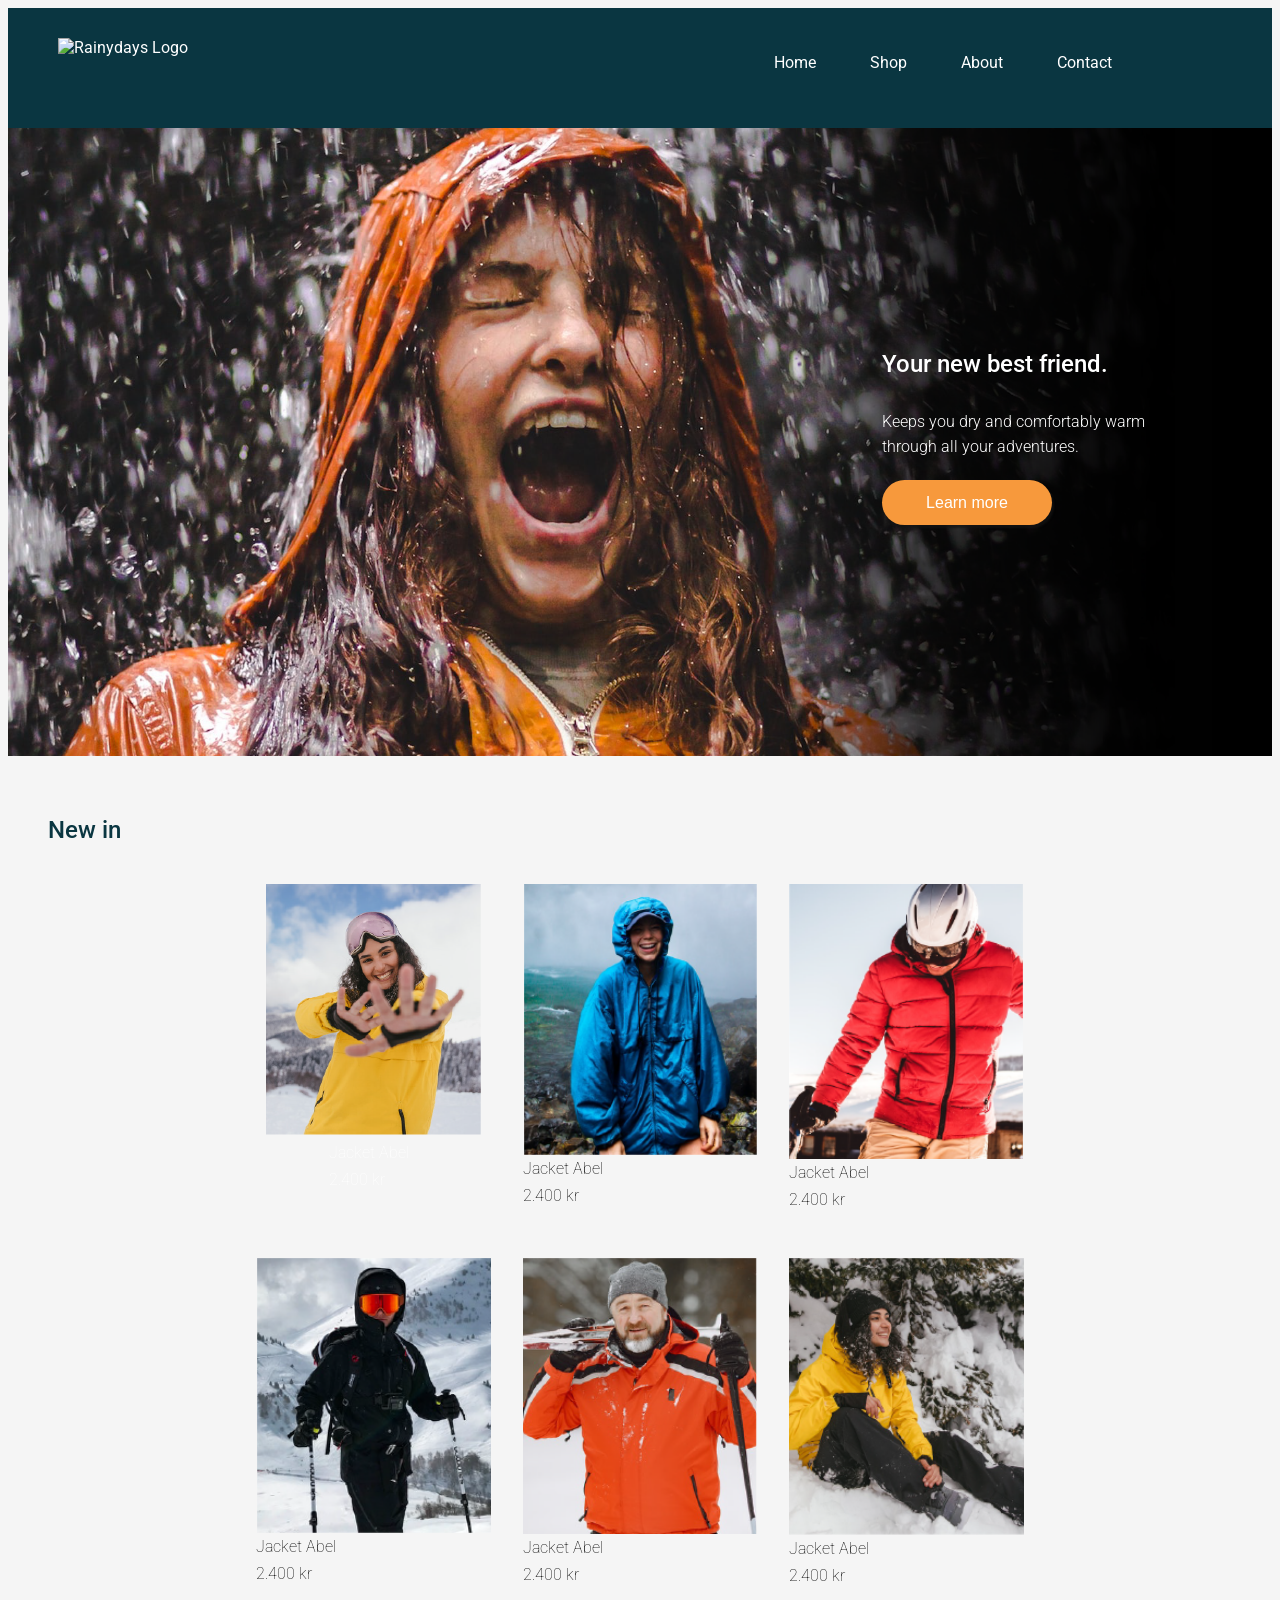
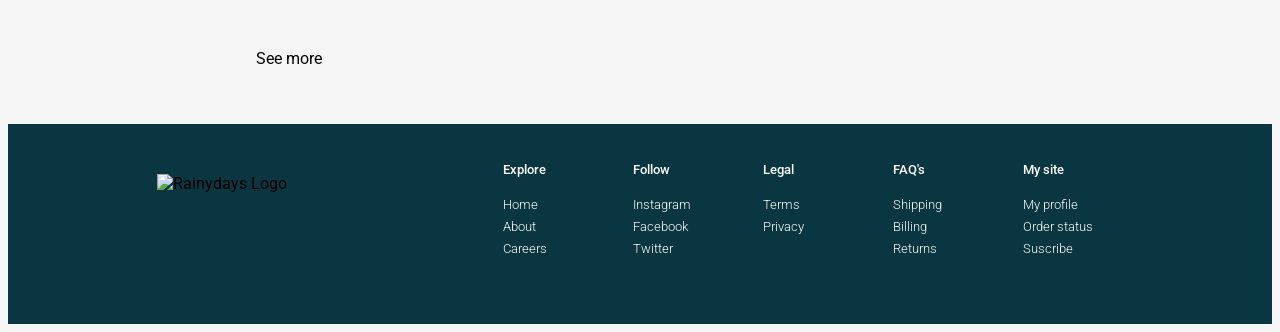
==== commit 096344f1: ",m" ====
--- a/index.html
+++ b/index.html
@@ -97,20 +97,21 @@
       <h2 class="homeh2">New in</h2>
 
       <section class="home-newin-big">
-        <a href="jacketname.html">
-          <div class="wrapperbig">
-            <img
+        
+          <div class="wrapperbig">
+            <a href="jacketname.html"><img
               src="Images/jacket1.png"
               alt="Jacket abc"
               class="cardsimgbig"
-            />
-            <div class="cardstextbig">
-              <div class="jackettextbig">
-                <p class="jacketnamebig">Jacket Abel</p>
-                <p class="jacketpricebig">2.400 kr</p>
-              </div>
-              <i class="fa-regular fa-heart fa-heart-big"></i>
-            </div>
+            /></a>
+            <a href="jacketname.html">
+            <div class="cardstextbig">
+              <div class="jackettextbig">
+                <p class="jacketnamebig">Jacket Abel</p>
+                <p class="jacketpricebig">2.400 kr</p>
+              </div>
+              <i class="fa-regular fa-heart fa-heart-big"></i>
+            </div></a>
           </div>
           <div class="wrapperbig">
             <img
@@ -126,6 +127,7 @@
               <i class="fa-regular fa-heart fa-heart-big"></i>
             </div>
           </div>
+
           <div class="wrapperbig">
             <img
               src="Images/jacket3.png"
@@ -186,7 +188,7 @@
           <p class="seemorebig">
             See more
             <i class="fa-solid fa-angle-right fa-angle-right-big"></i></p
-        ></a>
+        >
       </section>
     </main>
 
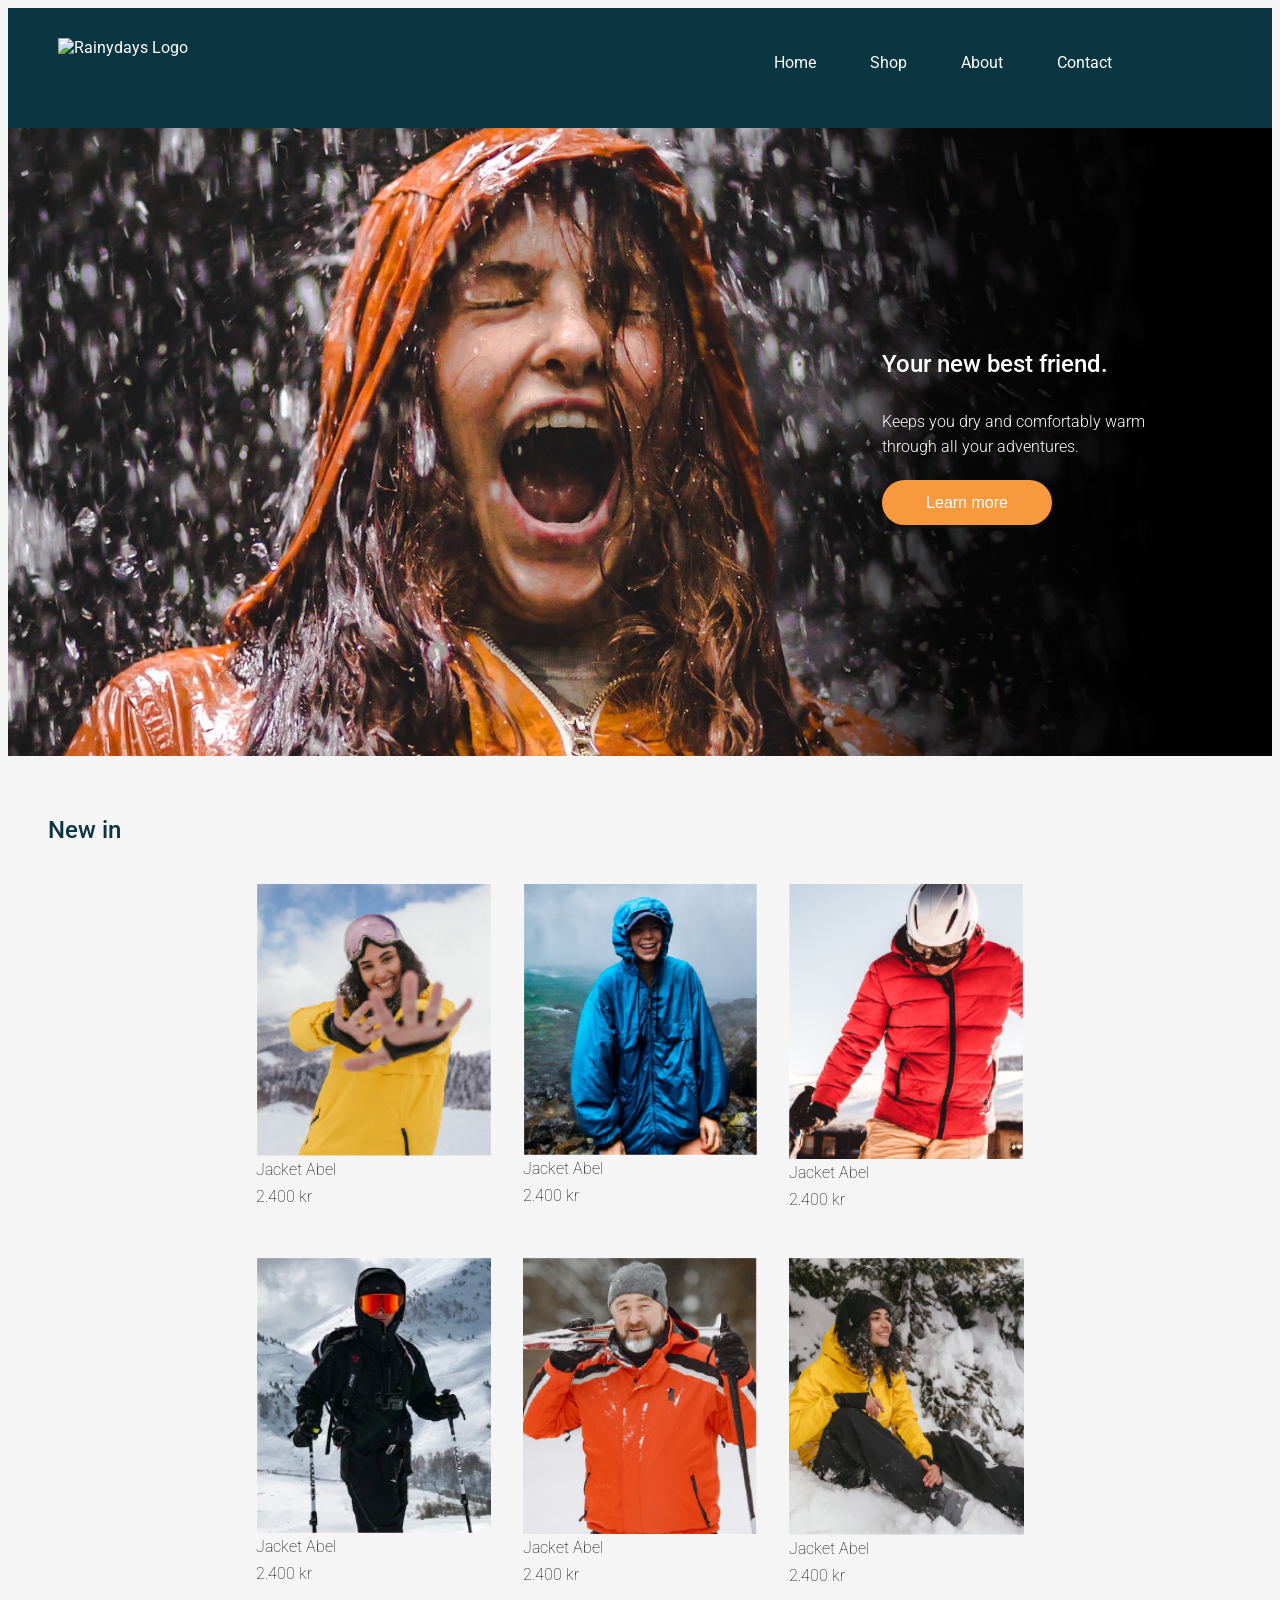
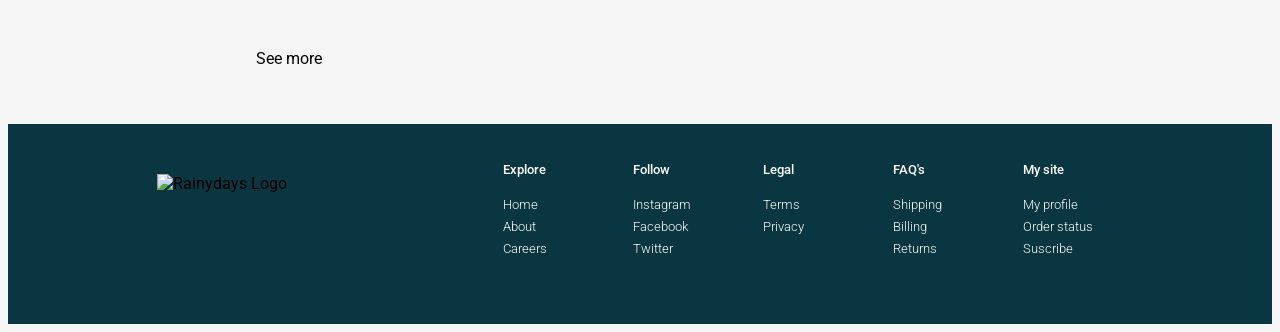
==== commit 703806bf: "thisishell" ====
--- a/index.html
+++ b/index.html
@@ -24,11 +24,10 @@
   <body>
     <header>
       <section class="headerchild">
-        <a href="index.html"
-          ><img
-            src="images/RainydaysLogoWhite.svg"
-            alt="Rainydays Logo"
-            class="rdlogo"
+        <a href="index.html"><img
+          src="images/RainydaysLogoWhite.svg"
+          alt="Rainydays Logo"
+          class="rdlogo"
         /></a>
       </section>
 
@@ -64,33 +63,31 @@
         <div class="hometext">
           <h1>Your new best friend.</h1>
           <p>Keeps you dry and comfortably warm through all your adventures.</p>
-          <a href="shop.html"
-            ><button class="learnmore-btn">
-              Learn more <i class="fa-solid fa-angle-right"></i></button
-          ></a>
+          <a href="shop.html"><button class="learnmore-btn">
+            Learn more <i class="fa-solid fa-angle-right"></i>
+          </button></a>
         </div>
       </section>
 
       <section class="home-newin-mobile">
         <h2>New in</h2>
         <div class="cards">
-          <a href="jacketname.html">
-            <div class="cardsimg">
-              <i class="fa-solid fa-angle-left"></i>
-              <img src="Images/jacket1.png" alt="Jacket abc" />
-              <i class="fa-solid fa-angle-right"></i>
-            </div>
-            <div class="cardstext">
-              <div class="jackettext">
-                <p class="jacketname">Jacket Abel</p>
-                <p class="jacketprice">2.400 kr</p>
-              </div>
-              <i class="fa-regular fa-heart"></i></div
-          ></a>
-          <a href="shop.html"
-            ><p class="seemore">
-              See more <i class="fa-solid fa-angle-right"></i></p
-          ></a>
+        <a href="jacketname.html">
+          <div class="cardsimg">
+            <i class="fa-solid fa-angle-left"></i>
+            <img src="Images/jacket1.png" alt="Jacket abc" />
+            <i class="fa-solid fa-angle-right"></i>
+          </div>
+          <div class="cardstext">
+            <div class="jackettext">
+              <p class="jacketname">Jacket Abel</p>
+              <p class="jacketprice">2.400 kr</p>
+            </div>
+            <i class="fa-regular fa-heart"></i>
+          </div></a>
+          <a href="shop.html"><p class="seemore">
+            See more <i class="fa-solid fa-angle-right"></i>
+          </p></a>
         </div>
       </section>
 
@@ -98,97 +95,70 @@
 
       <section class="home-newin-big">
         
-          <div class="wrapperbig">
-            <a href="jacketname.html"><img
-              src="Images/jacket1.png"
-              alt="Jacket abc"
-              class="cardsimgbig"
-            /></a>
-            <a href="jacketname.html">
-            <div class="cardstextbig">
-              <div class="jackettextbig">
-                <p class="jacketnamebig">Jacket Abel</p>
-                <p class="jacketpricebig">2.400 kr</p>
-              </div>
-              <i class="fa-regular fa-heart fa-heart-big"></i>
-            </div></a>
-          </div>
-          <div class="wrapperbig">
-            <img
-              src="Images/jacket2.png"
-              alt="Jacket abc"
-              class="cardsimgbig"
-            />
-            <div class="cardstextbig">
-              <div class="jackettextbig">
-                <p class="jacketnamebig">Jacket Abel</p>
-                <p class="jacketpricebig">2.400 kr</p>
-              </div>
-              <i class="fa-regular fa-heart fa-heart-big"></i>
-            </div>
-          </div>
-
-          <div class="wrapperbig">
-            <img
-              src="Images/jacket3.png"
-              alt="Jacket abc"
-              class="cardsimgbig"
-            />
-            <div class="cardstextbig">
-              <div class="jackettextbig">
-                <p class="jacketnamebig">Jacket Abel</p>
-                <p class="jacketpricebig">2.400 kr</p>
-              </div>
-              <i class="fa-regular fa-heart fa-heart-big"></i>
-            </div>
-          </div>
-          <div class="wrapperbig">
-            <img
-              src="Images/jacket4.png"
-              alt="Jacket abc"
-              class="cardsimgbig"
-            />
-            <div class="cardstextbig">
-              <div class="jackettextbig">
-                <p class="jacketnamebig">Jacket Abel</p>
-                <p class="jacketpricebig">2.400 kr</p>
-              </div>
-              <i class="fa-regular fa-heart fa-heart-big"></i>
-            </div>
-          </div>
-
-          <div class="wrapperbig">
-            <img
-              src="Images/jacket5.png"
-              alt="Jacket abc"
-              class="cardsimgbig"
-            />
-            <div class="cardstextbig">
-              <div class="jackettextbig">
-                <p class="jacketnamebig">Jacket Abel</p>
-                <p class="jacketpricebig">2.400 kr</p>
-              </div>
-              <i class="fa-regular fa-heart fa-heart-big"></i>
-            </div>
-          </div>
-          <div class="wrapperbig">
-            <img
-              src="Images/jacket6.png"
-              alt="Jacket abc"
-              class="cardsimgbig"
-            />
-            <div class="cardstextbig">
-              <div class="jackettextbig">
-                <p class="jacketnamebig">Jacket Abel</p>
-                <p class="jacketpricebig">2.400 kr</p>
-              </div>
-              <i class="fa-regular fa-heart fa-heart-big"></i>
-            </div>
-          </div>
-          <p class="seemorebig">
-            See more
-            <i class="fa-solid fa-angle-right fa-angle-right-big"></i></p
-        >
+        <div class="wrapperbig">
+          <img src="Images/jacket1.png" alt="Jacket abc" class="cardsimgbig" />
+          <div class="cardstextbig">
+            <div class="jackettextbig">
+              <p class="jacketnamebig">Jacket Abel</p>
+              <p class="jacketpricebig">2.400 kr</p>
+            </div>
+            <i class="fa-regular fa-heart fa-heart-big"></i>
+          </div>
+        </div>
+        <div class="wrapperbig">
+          <img src="Images/jacket2.png" alt="Jacket abc" class="cardsimgbig" />
+          <div class="cardstextbig">
+            <div class="jackettextbig">
+              <p class="jacketnamebig">Jacket Abel</p>
+              <p class="jacketpricebig">2.400 kr</p>
+            </div>
+            <i class="fa-regular fa-heart fa-heart-big"></i>
+          </div>
+        </div>
+        <div class="wrapperbig">
+          <img src="Images/jacket3.png" alt="Jacket abc" class="cardsimgbig" />
+          <div class="cardstextbig">
+            <div class="jackettextbig">
+              <p class="jacketnamebig">Jacket Abel</p>
+              <p class="jacketpricebig">2.400 kr</p>
+            </div>
+            <i class="fa-regular fa-heart fa-heart-big"></i>
+          </div>
+        </div>
+        <div class="wrapperbig">
+          <img src="Images/jacket4.png" alt="Jacket abc" class="cardsimgbig" />
+          <div class="cardstextbig">
+            <div class="jackettextbig">
+              <p class="jacketnamebig">Jacket Abel</p>
+              <p class="jacketpricebig">2.400 kr</p>
+            </div>
+            <i class="fa-regular fa-heart fa-heart-big"></i>
+          </div>
+        </div>
+
+        <div class="wrapperbig">
+          <img src="Images/jacket5.png" alt="Jacket abc" class="cardsimgbig" />
+          <div class="cardstextbig">
+            <div class="jackettextbig">
+              <p class="jacketnamebig">Jacket Abel</p>
+              <p class="jacketpricebig">2.400 kr</p>
+            </div>
+            <i class="fa-regular fa-heart fa-heart-big"></i>
+          </div>
+        </div>
+        <div class="wrapperbig">
+          <img src="Images/jacket6.png" alt="Jacket abc" class="cardsimgbig" />
+          <div class="cardstextbig">
+            <div class="jackettextbig">
+              <p class="jacketnamebig">Jacket Abel</p>
+              <p class="jacketpricebig">2.400 kr</p>
+            </div>
+            <i class="fa-regular fa-heart fa-heart-big"></i>
+          </div>
+        </div>
+        <p class="seemorebig">
+          See more <i class="fa-solid fa-angle-right fa-angle-right-big"></i>
+        </p>
       </section>
     </main>
 
